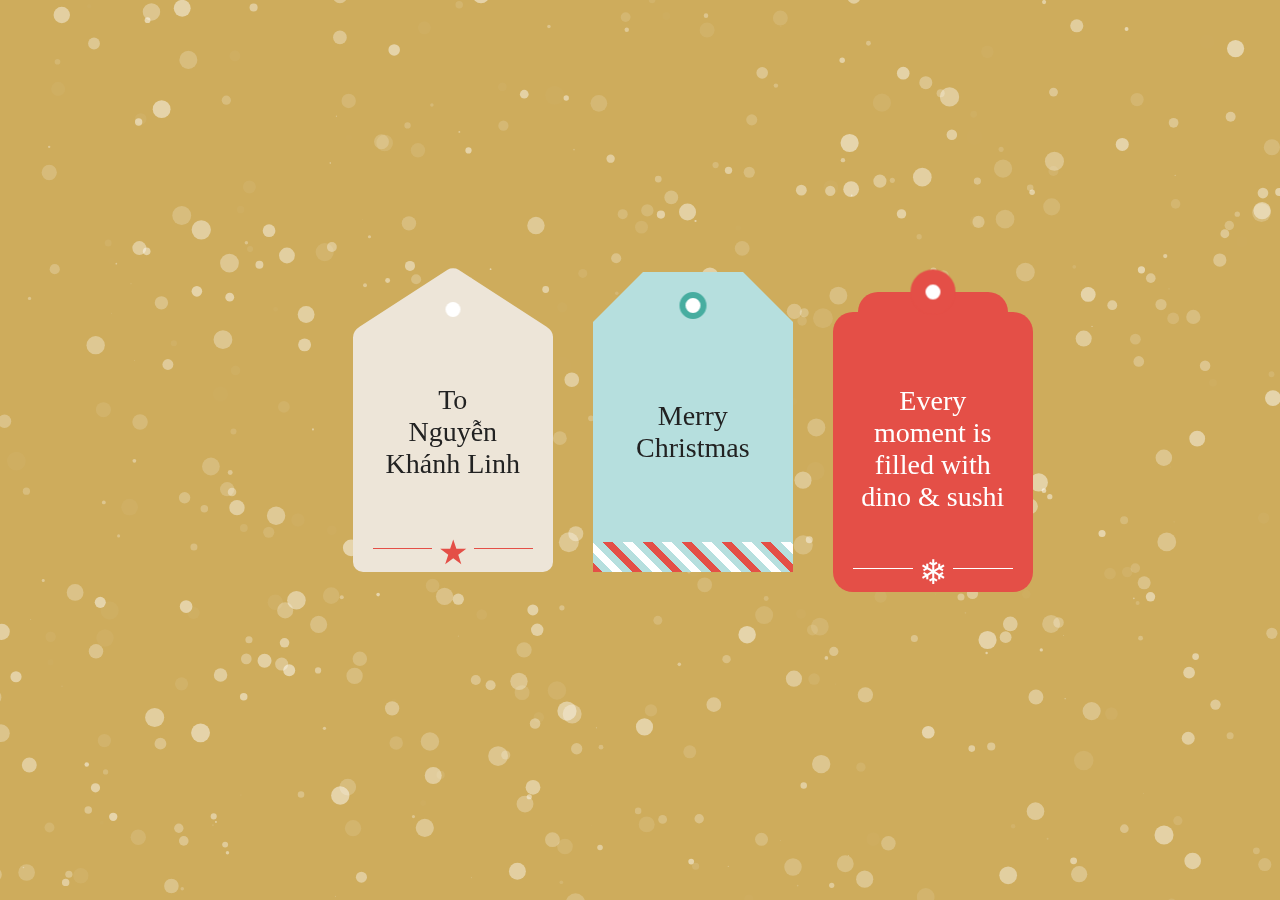
==== index.html @ b6572784 "📦 NEW: add christmas wishes for my honey" ====
<!DOCTYPE html>
<html>
<head>
    <meta charset='utf-8'>
    <title>Đít too</title>
    <meta name='viewport' content='width=device-width, initial-scale=1'>
    <link rel="stylesheet" media="screen" href="static/css/master.css">
    <link rel="stylesheet" media="screen" href="static/css/particles.css">
    <link rel='stylesheet' type='text/css' media='screen' href='static/css/tag.css'>
</head>
<body>
    <!-- particles.js container -->
    <div id="particles-js"></div>

    <div style="position: absolute; top: 28%; left:26%">
        <div class="tags">

            <div class="tag-container">
                <div class="tag">
        
                    <div class="tag-side tag-1-side">
                        <div class="tag-1-top"></div>
                        <div class="tag-text tag-1-text">
                            To<br />Nguyễn Khánh Linh
                            <div class="rule-shape rule-red">&starf;</div>
                        </div>
                    </div>
        
                    <div class="tag-side tag-1-side is-back">
                        <div class="tag-1-top"></div>
                        <div class="tag-text tag-1-text">
                            From<br /> duongtt
                            <div class="rule-shape">&starf;</div>
                        </div>
                    </div>
        
                </div>
            </div>
        
            <div class="tag-container">
                <div class="tag">
        
                    <div class="tag-side tag-2-side  is-back">
                        <div class="tag-text tag-2-text">
                            And </br> Happy Birthday coming soonnn
                            <div class="rule-diagonal"></div>
                        </div>
                    </div>
        
                    <div class="tag-side tag-2-side">
                        <div class="tag-text tag-2-text">
                            Merry Christmas
                            <div class="rule-diagonal"></div>
                        </div>
                    </div>
        
        
                </div>
            </div>
        
            <div class="tag-container">
                <div class="tag">
        
                    <div class="tag-side tag-3-side">
                        <div class="tag-text tag-3-text">
                            Every moment is filled with dino & sushi
                            <div class="rule-shape">&#10052;</div>
                        </div>
                    </div>
        
                    <div class="tag-side tag-3-side is-back">
                        <div class="tag-text tag-3-text">
                            Ra ta ta ta ullin simjang
                            <div class="rule-shape">&#10052;</div>
                        </div>
                    </div>
        
                </div>
            </div>
        
        </div>
    
    </div>
    <!-- <div class="panel" style="display: block;">
        <h1>particles.js</h1>
      <span class="r-version">v2.0.0</span>
        <h2>A lightweight JavaScript library for creating particles</h2>
        <ul>
            <li onclick="ga('send', 'event', 'GitHub', 'click');">
          <a href="https://github.com/VincentGarreau/particles.js/" target="_blank">
            <span class="label">GitHub</span>
            <div class="svg-wrap">
              <svg class="icon-github">
                <use xmlns:xlink="http://www.w3.org/1999/xlink" xlink:href="#icon-github"></use>
              </svg>
            </div>
          </a>
        </li>
            <li onclick="ga('send', 'event', 'Download', 'click');">
          <a download="" href="https://github.com/VincentGarreau/particles.js/archive/master.zip">
            <span class="label">Download</span>
            <div class="svg-wrap">
              <svg class="icon-download">
                <use xmlns:xlink="http://www.w3.org/1999/xlink" xlink:href="#icon-download"></use>
              </svg>
            </div>
          </a>
        </li>
        </ul>
        
    </div> -->

    <!-- scripts -->
    <script src="static/js/particles.js"></script>
    <script src="static/js/app.js"></script>

    
</body>

</html>
---- static/css/master.css ----
html,body,div,span,object,iframe,h1,h2,h3,h4,h5,h6,p,blockquote,pre,abbr,address,cite,code,del,dfn,em,img,ins,kbd,q,samp,small,strong,sub,sup,var,b,i,dl,dt,dd,ol,ul,li,fieldset,form,label,legend,table,caption,tbody,tfoot,thead,tr,th,td,article,aside,canvas,details,figcaption,figure,footer,header,hgroup,menu,nav,section,summary,time,mark,audio,video{margin:0;padding:0;border:0;outline:0;font-size:100%;vertical-align:baseline;background:transparent}body{line-height:1}article,aside,details,figcaption,figure,footer,header,hgroup,menu,nav,section{display:block}nav ul{list-style:none}blockquote,q{quotes:none}blockquote:before,blockquote:after,q:before,q:after{content:none}a{margin:0;padding:0;font-size:100%;vertical-align:baseline;background:transparent;text-decoration:none}mark{background-color:#ff9;color:#000;font-style:italic;font-weight:bold}del{text-decoration:line-through}abbr[title],dfn[title]{border-bottom:1px dotted;cursor:help}table{border-collapse:collapse;border-spacing:0}hr{display:block;height:1px;border:0;border-top:1px solid #ccc;margin:1em 0;padding:0}input,select{vertical-align:top}li{list-style:none}body{font:normal 75% Arial, Helvetica, sans-serif}html{-webkit-tap-highlight-color:transparent}.loaded .panel li{-webkit-transition:background 0.2s ease,color 0.2s ease;transition:background 0.2s ease,color 0.2s ease}.loaded .panel li a{-webkit-transition:color 0.2s ease;transition:color 0.2s ease}.panel{font-family:'Source Sans Pro';font-size:1.3em;position:absolute;z-index:10;width:200px;height:220px;background:#eee;top:50%;left:50%;margin:-110px 0 0 -100px;padding:20px;border-radius:4px;box-sizing:border-box;z-index:100}.panel.hide{display:none}.panel h1{font-size:1.8em;font-weight:700;text-align:center;color:#222;margin-top:-4px}.panel .r-version{display:block;margin-bottom:7px;text-align:center;font-size:.75em}.panel h2{font-weight:400;font-size:.8em;margin-bottom:16px;text-align:center;line-height:1.3em}.panel li{font-size:1.1em;font-weight:400;text-align:center;height:34px;line-height:34px;background:#fff;margin-top:10px;color:#222;border-radius:4px}.panel li a{display:block;width:100%;height:100%;color:#222}.panel li a:visited{color:#222}.panel li a span:after{font-family:'icomoon';margin-left:10px;vertical-align:top}.panel li .label,.panel li .svg-wrap{display:inline-block;vertical-align:top}.panel li .svg-wrap{width:18px;height:34px;margin-left:6px}.panel li .svg-wrap svg{fill:#222;width:100%;height:100%;-webkit-transition:fill 0.2s ease;transition:fill 0.2s ease}.panel li:hover{background:#222;color:#fff}.panel li:hover a{color:#fff}.panel li:hover svg{fill:#fff}.dg li.save-row select{margin-top:4px}.dg .c select{margin-top:4px !important}.dg .c input[type=checkbox]{margin-top:7.5px !important}.dg li.save-row{background:#eee !important}.dg.ac{position:absolute !important;margin-top:39px !important;font:1em 'Source Sans Pro', 'Lucida Grande', sans-serif !important;z-index:150 !important}.dg .cr.function{border-left:3px solid #eee !important;text-shadow:none !important;-webkit-transition:text-indent 0.2s ease,background 0.2s ease;transition:text-indent 0.2s ease,background 0.2s ease}.dg .cr.function .property-name{width:100% !important}.dg .cr.function:hover{background:#509449 !important;text-indent:10px}.dg .close-button{border-radius:0 0 3px 3px;padding:4px 0;background:#111 !important}.dg.main{margin-right:5px !important}.dg li:not(.folder){background-color:#222 !important}.dg li.title{background-color:#111 !important}@media (max-width: 800px){.dg.ac{display:none !important}}.count-particles{background:#000022;position:absolute;top:48px;left:0;width:80px;color:#13E8E9;font-size:.8em;text-align:left;text-indent:4px;line-height:14px;padding-bottom:2px;font-family:Helvetica, Arial, sans-serif;font-weight:bold}.js-count-particles{font-size:1.1em}#stats,.count-particles{-moz-user-select:-moz-none;-ms-user-select:none;-webkit-user-select:none;user-select:none;margin-top:5px;margin-left:5px}#stats{border-radius:3px 3px 0 0;overflow:hidden}.count-particles{border-radius:0 0 3px 3px}.box-top{font-family:'Source Sans Pro';font-size:1.1em;-moz-user-select:-moz-none;-ms-user-select:none;-webkit-user-select:none;user-select:none;position:absolute;top:0;right:0;margin-top:5px;margin-right:5px;background:rgba(238,238,238,0.5);width:340px;height:34px;border-radius:3px 3px 0 0;z-index:175}.box-top .select-label{cursor:pointer;display:block;height:28px;line-height:28px;text-indent:8px;margin-top:3px;color:#fff;border-radius:2px;background-image:url([data-uri]);background-repeat:no-repeat}.box-top .select-dropdown{display:none;background:#eee;padding:4px 0;border-radius:0 0 2px 2px}.box-top .select-dropdown li{cursor:pointer;line-height:24px;height:24px;padding:0 8px;color:#111}.box-top .select-dropdown li:hover{background:#ddd}.box-top .select-dropdown li a{color:#111}.box-top .select-label,.box-top .select-dropdown{margin-left:3px}.box-top .box-presets{width:40%}.box-top .box-presets .select-label{background-color:#111;background-position:96% 11px}.box-top .box-share{position:absolute;top:0;right:0;margin-right:3px;width:76px}.box-top .box-share .select-label{background-color:#111;background-position:92% 11px}@media (max-width: 800px){.box-top{background:none !important;margin-top:2px !important;width:140px !important}.box-presets{width:100% !important}.box-share{display:none}.box-codepen{display:none}}.box-codepen{position:absolute;top:3px;right:79px;z-index:50;outline:0;color:#fff;cursor:pointer;height:28px;line-height:28px;border-radius:2px;background:#111;padding:0 8px}.box-codepen .codepen-label,.box-codepen .codepen-button{display:inline-block;vertical-align:top}.box-codepen form,.box-codepen input{outline:0}.box-codepen .codepen-button{margin-left:4px}.box-codepen .codepen-button .svg-wrap{width:24px;height:28px;display:block}.box-codepen .codepen-button .svg-wrap svg{width:100%;height:100%;fill:#fff}.box-codepen .codepen-submit-bt{cursor:pointer;position:absolute;z-index:1;top:0;left:0;width:100%;height:100%;border:0;opacity:0}.box-bottom{font-family:'Source Sans Pro';position:absolute;bottom:0;right:0;margin-bottom:5px;margin-right:5px}.box-bottom .box-github{padding-left:6px;background-color:#eee;border-radius:3px;cursor:pointer}.box-bottom .box-github .label,.box-bottom .box-github .svg-wrap{display:inline-block;vertical-align:middle}.box-bottom .box-github a{color:#222}.box-bottom .box-github .label{font-size:1.2em;font-weight:400;text-align:center;color:#222}.box-bottom .box-github .svg-wrap{width:28px;height:28px;padding:5px;box-sizing:border-box}.box-bottom .box-github .svg-wrap svg{width:100%;height:100%;fill:#222}html,body{width:100%;height:100%;background:#fff}canvas{display:block;vertical-align:bottom}#particles-js{width:100%;height:100%;background-color:#b61924;background-size:cover;background-position:50% 50%}#particles-js.troll canvas{-webkit-animation:spinning 1.4s infinite;animation:spinning 1.4s infinite}#particles-js .particles-js-canvas-el{-ms-transform:scale(1);-webkit-transform:scale(1);transform:scale(1);opacity:1;-webkit-animation:appear 1.4s 1;animation:appear 1.4s 1;-webkit-animation-fill-mode:forwards;animation-fill-mode:forwards}#loader{position:absolute;top:0;left:0;z-index:200;background:#111;width:100%;height:100%}@-webkit-keyframes appear{from{-ms-transform:scale(0);-webkit-transform:scale(0);transform:scale(0);opacity:0}to{-ms-transform:scale(1);-webkit-transform:scale(1);transform:scale(1);opacity:1}}@keyframes appear{from{-ms-transform:scale(0);-webkit-transform:scale(0);transform:scale(0);opacity:0}to{-ms-transform:scale(1);-webkit-transform:scale(1);transform:scale(1);opacity:1}}@-webkit-keyframes spinning{from{-ms-transform:rotate(0deg);-webkit-transform:rotate(0deg);transform:rotate(0deg)}to{-ms-transform:rotate(360deg);-webkit-transform:rotate(360deg);transform:rotate(360deg)}}@keyframes spinning{from{-ms-transform:rotate(0deg);-webkit-transform:rotate(0deg);transform:rotate(0deg)}to{-ms-transform:rotate(360deg);-webkit-transform:rotate(360deg);transform:rotate(360deg)}}

/*# sourceMappingURL=master.css.map */
---- static/css/particles.css ----
/* =============================================================================
   HTML5 CSS Reset Minified - Eric Meyer
   ========================================================================== */

   html,body,div,span,object,iframe,h1,h2,h3,h4,h5,h6,p,blockquote,pre,abbr,address,cite,code,del,dfn,em,img,ins,kbd,q,samp,small,strong,sub,sup,var,b,i,dl,dt,dd,ol,ul,li,fieldset,form,label,legend,table,caption,tbody,tfoot,thead,tr,th,td,article,aside,canvas,details,figcaption,figure,footer,header,hgroup,menu,nav,section,summary,time,mark,audio,video{margin:0;padding:0;border:0;outline:0;font-size:100%;vertical-align:baseline;background:transparent}
   body{line-height:1}
   article,aside,details,figcaption,figure,footer,header,hgroup,menu,nav,section{display:block}
   nav ul{list-style:none}
   blockquote,q{quotes:none}
   blockquote:before,blockquote:after,q:before,q:after{content:none}
   a{margin:0;padding:0;font-size:100%;vertical-align:baseline;background:transparent;text-decoration:none}
   mark{background-color:#ff9;color:#000;font-style:italic;font-weight:bold}
   del{text-decoration:line-through}
   abbr[title],dfn[title]{border-bottom:1px dotted;cursor:help}
   table{border-collapse:collapse;border-spacing:0}
   hr{display:block;height:1px;border:0;border-top:1px solid #ccc;margin:1em 0;padding:0}
   input,select{vertical-align:middle}
   li{list-style:none}
   
   
   /* =============================================================================
      My CSS
      ========================================================================== */
   
   /* ---- base ---- */
   
   html,body{ 
       width:100%;
       height:100%;
       background:#111;
   }
   
   html{
     -webkit-tap-highlight-color: rgba(0, 0, 0, 0);
   }
   
   body{
     font:normal 75% Arial, Helvetica, sans-serif;
   }
   
   canvas{
     display:block;
     vertical-align:bottom;
   }
   
   
   /* ---- stats.js ---- */
   
   .count-particles{
     background: #000022;
     position: absolute;
     top: 48px;
     left: 0;
     width: 80px;
     color: #13E8E9;
     font-size: .8em;
     text-align: left;
     text-indent: 4px;
     line-height: 14px;
     padding-bottom: 2px;
     font-family: Helvetica, Arial, sans-serif;
     font-weight: bold;
   }
   
   .js-count-particles{
     font-size: 1.1em;
   }
   
   #stats,
   .count-particles{
     -webkit-user-select: none;
     margin-top: 5px;
     margin-left: 5px;
   }
   
   #stats{
     border-radius: 3px 3px 0 0;
     overflow: hidden;
   }
   
   .count-particles{
     border-radius: 0 0 3px 3px;
   }
   
   
   /* ---- particles.js container ---- */
   
   #particles-js{
     width: 100%;
     height: 100%;
     background-color: #ceac5c;
     background-image: url('https://bestanimations.com/media/christmas/1077632929white-house-2017-christmas-decorations-3.gif');
     background-size: cover;
     background-position: 50% 50%;
     background-repeat: no-repeat;
   }
---- static/css/tag.css ----
*, *:after, *:before {
  box-sizing: border-box;
}

.tags {
    flex-wrap: wrap;
    -webkit-box-pack: center;
    justify-content: center;
    display: -webkit-box;
    display: flex;
}

/* Shared */
.tag-container {
    width: 200px;
    height: 300px;
    margin: 20px;
    position: relative;
    -webkit-perspective: 800px;
    perspective: 800px;
}

.tag {
    width: 100%;
    height: 100%;
    position: absolute;
    -webkit-transform: translate3d(0, 0, 0);
    transform: translate3d(0, 0, 0);
    -webkit-transform-style: preserve-3d;
    transform-style: preserve-3d;
    -webkit-transition: -webkit-transform 1s;
    transition: -webkit-transform 1s;
    transition: transform 1s;
    transition: transform 1s, -webkit-transform 1s;
}

.tag-container:hover .tag {
    -webkit-transform: rotateY(180deg);
    transform: rotateY(180deg);
}

.tag-side {
    width: 100%;
    height: 100%;
    position: absolute;
    -webkit-transform: translate3d(0, 0, 0);
    transform: translate3d(0, 0, 0);
    -webkit-backface-visibility: hidden;
    backface-visibility: hidden;
    display: -webkit-box;
    display: -ms-flexbox;
    display: flex;
    -webkit-box-align: stretch;
    -ms-flex-align: stretch;
    align-items: stretch;
}

.tag-side.is-back {
    -webkit-transform: rotateY(180deg);
    transform: rotateY(180deg);
    z-index: 2;
}

.tag-text {
    width: 100%;
    padding: 0 20px;
    color: #222;
    font: 28px 'Sacramento', cursive;
    text-align: center;
    display: -webkit-box;
    display: -ms-flexbox;
    display: flex;
    -webkit-box-align: center;
    -ms-flex-align: center;
    align-items: center;
    -webkit-box-pack: center;
    -ms-flex-pack: center;
    justify-content: center;
    -ms-flex-wrap: wrap;
    flex-wrap: wrap;
}

/* Tag 1 */
.tag-1-side:before {
    content: " ";
    background: #fff;
    width: 15px;
    height: 15px;
    border-radius: 50%;
    position: absolute;
    top: 30px;
    left: 50%;
    z-index: 1;
    -webkit-transform: translate3d(-50%, 0, 0);
    transform: translate3d(-50%, 0, 0);
}

.tag-1-top {
    width: 100%;
    margin-top: -35px;
    position: absolute;
    top: 0;
    -webkit-transform: scale(0.775, 0.5) translate3d(0, 0, 0);
    transform: scale(0.775, 0.5) translate3d(0, 0, 0);
}

.tag-1-top:before {
    content: " ";
    background: #ede5d8;
    padding-bottom: 200px;
    border-bottom-left-radius: 30px;
    border-top-left-radius: 10px;
    border-top-right-radius: 30px;
    display: block;
    -webkit-transform: rotate(45deg);
    transform: rotate(45deg);
}

.tag-1-side.is-back .tag-1-top:before {
    background: #e44f47;
}

.tag-1-text {
    background: #ede5d8;
    margin-top: 65px;
    border-bottom-left-radius: 10px;
    border-bottom-right-radius: 10px;
    padding-top: 30px;
    position: relative;
    z-index: 1;
    -webkit-transform: translate3d(0, 0, 0);
    transform: translate3d(0, 0, 0);
}

.tag-1-side.is-back .tag-1-text {
    background: #e44f47;
    color: #fff;
}

/* Tag 2 */
.tag-2-side:before,
.tag-2-side:after {
    content: " ";
    background: #b6dfde;
    height: 50px;
    position: absolute;
    top: 0;
    left: 50px;
    right: 50px;
    -webkit-transform: skew(-45deg) translate3d(0, 0, 0);
    transform: skew(-45deg) translate3d(0, 0, 0);
    -webkit-transform-origin: 0 0;
    transform-origin: 0 0;
}

.tag-2-side.is-back:before,
.tag-2-side.is-back:after {
    background: #47ada0;
}

.tag-2-side:after {
    -webkit-transform: skew(45deg);
    transform: skew(45deg);
}

.tag-2-text:before {
    content: " ";
    background: #fff;
    width: 27px;
    height: 27px;
    border: 6px solid #47ada0;
    border-radius: 50%;
    position: absolute;
    top: 20px;
    left: 50%;
    z-index: 1;
    -webkit-transform: translate3d(-50%, 0, 0);
    transform: translate3d(-50%, 0, 0);
}

.tag-2-side.is-back .tag-2-text:before {
    border-color: #b6dfde;
}

.tag-2-text {
    background: #b6dfde;
    margin-top: 50px;
    padding-bottom: 30px;
}

.tag-2-side.is-back .tag-2-text {
    background: #47ada0;
}

/* Tag 3 */
.tag-3-side {
    margin-top: 20px;
    padding-top: 20px;
    display: -webkit-box;
    display: flex;
}

.tag-3-side:before {
    content: " ";
    background: #e44f47;
    width: 150px;
    height: 100%;
    border-radius: 20px;
    position: absolute;
    top: 0;
    left: 50%;
    -webkit-transform: translate3d(-50%, 0, 0);
    transform: translate3d(-50%, 0, 0);
}

.tag-3-side.is-back:before {
    background: #b6dfde;
}

.tag-3-side:after {
    content: " ";
    background: #fff;
    width: 45px;
    height: 45px;
    border: 15px solid #e44f47;
    border-radius: 50%;
    position: absolute;
    top: 0;
    left: 50%;
    z-index: 1;
    -webkit-transform: translate3d(-50%, -50%, 0);
    transform: translate3d(-50%, -50%, 0);
}

.tag-3-side.is-back:after {
    border-color: #b6dfde;
}

.tag-3-text {
    background: #e44f47;
    width: 100%;
    border-radius: 20px;
    padding-top: 60px;
    color: #fff;
    z-index: 1;
}

.tag-3-side.is-back .tag-3-text {
    background: #b6dfde;
    color: #222;
}

/* Extras */
.rule-shape {
    width: 100%;
    color: #fff;
    font-size: 34px;
    display: -webkit-box;
    display: flex;
    -webkit-box-align: center;
    align-items: center;
    align-self: flex-end;
}

.rule-shape:before,
.rule-shape:after {
    content: " ";
    background: #fff;
    height: 1px;
    margin-bottom: 8px;
    display: block;
    -webkit-box-flex: 2;
    flex-grow: 2;
}

.rule-shape:before {
    margin-right: 6.25px;
}

.rule-shape:after {
    margin-left: 6.25px;
}

.rule-red {
    color: #e44f47;
}

.rule-red:before,
.rule-red:after {
    background: #e44f47;
}

.rule-diagonal {
    background: -webkit-repeating-linear-gradient(
        45deg,
        #e44f47,
        #e44f47 7px,
        transparent 7px,
        transparent 14px,
        #fff 14px,
        #fff 21px,
        transparent 21px,
        transparent 28px
    );
    background: repeating-linear-gradient(
        45deg,
        #e44f47,
        #e44f47 7px,
        transparent 7px,
        transparent 14px,
        #fff 14px,
        #fff 21px,
        transparent 21px,
        transparent 28px
    );
    width: 100%;
    height: 30px;
    position: absolute;
    bottom: 0;
    left: 0;
}
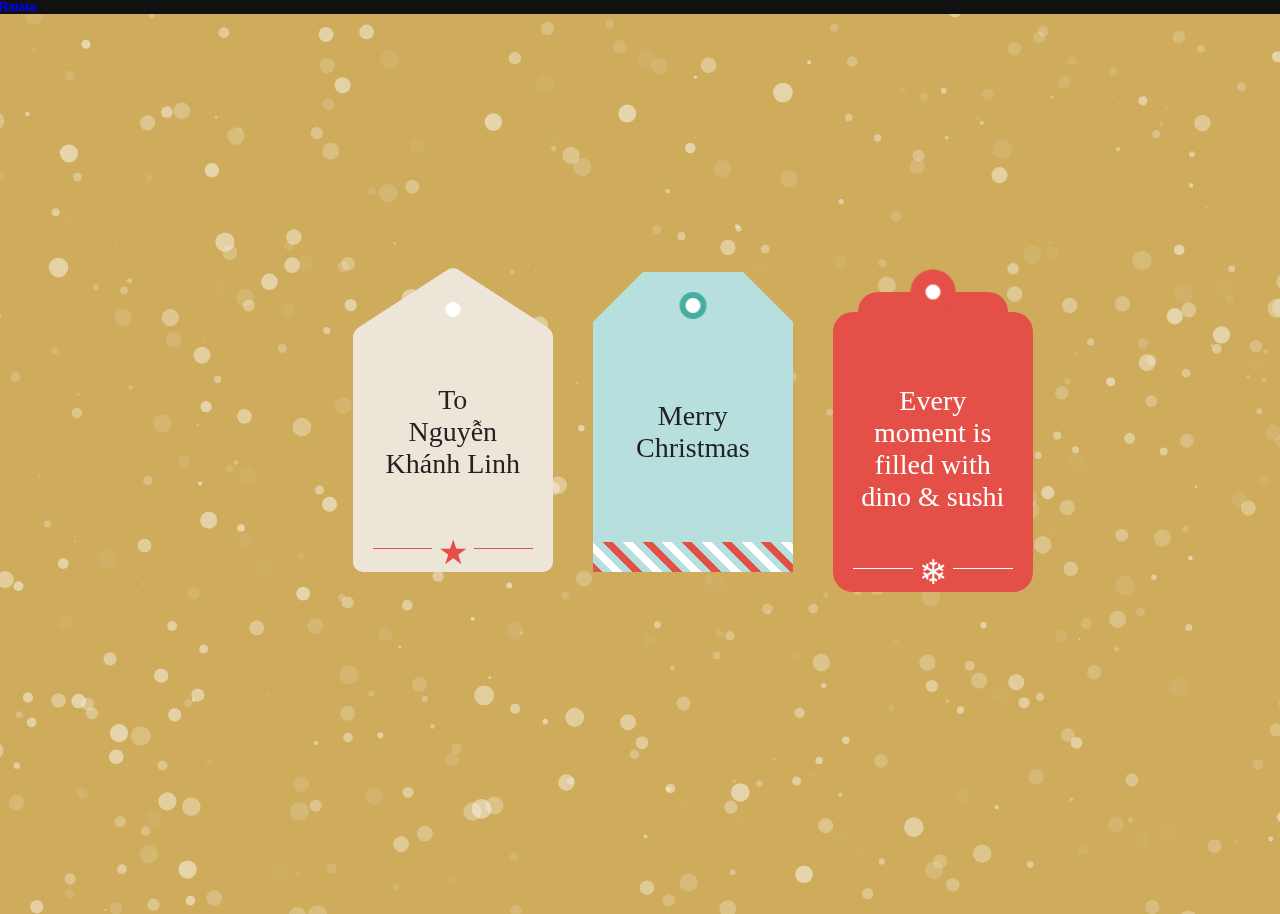
==== commit 38187570: "👌 IMPROVE: add connection between main page and puzzle" ====
--- a/index.html
+++ b/index.html
@@ -9,6 +9,7 @@
     <link rel='stylesheet' type='text/css' media='screen' href='static/css/tag.css'>
 </head>
 <body>
+    <h1><a href="./static/html/boundedmemories.html">Ratata</a></h1>
     <!-- particles.js container -->
     <div id="particles-js"></div>
 
